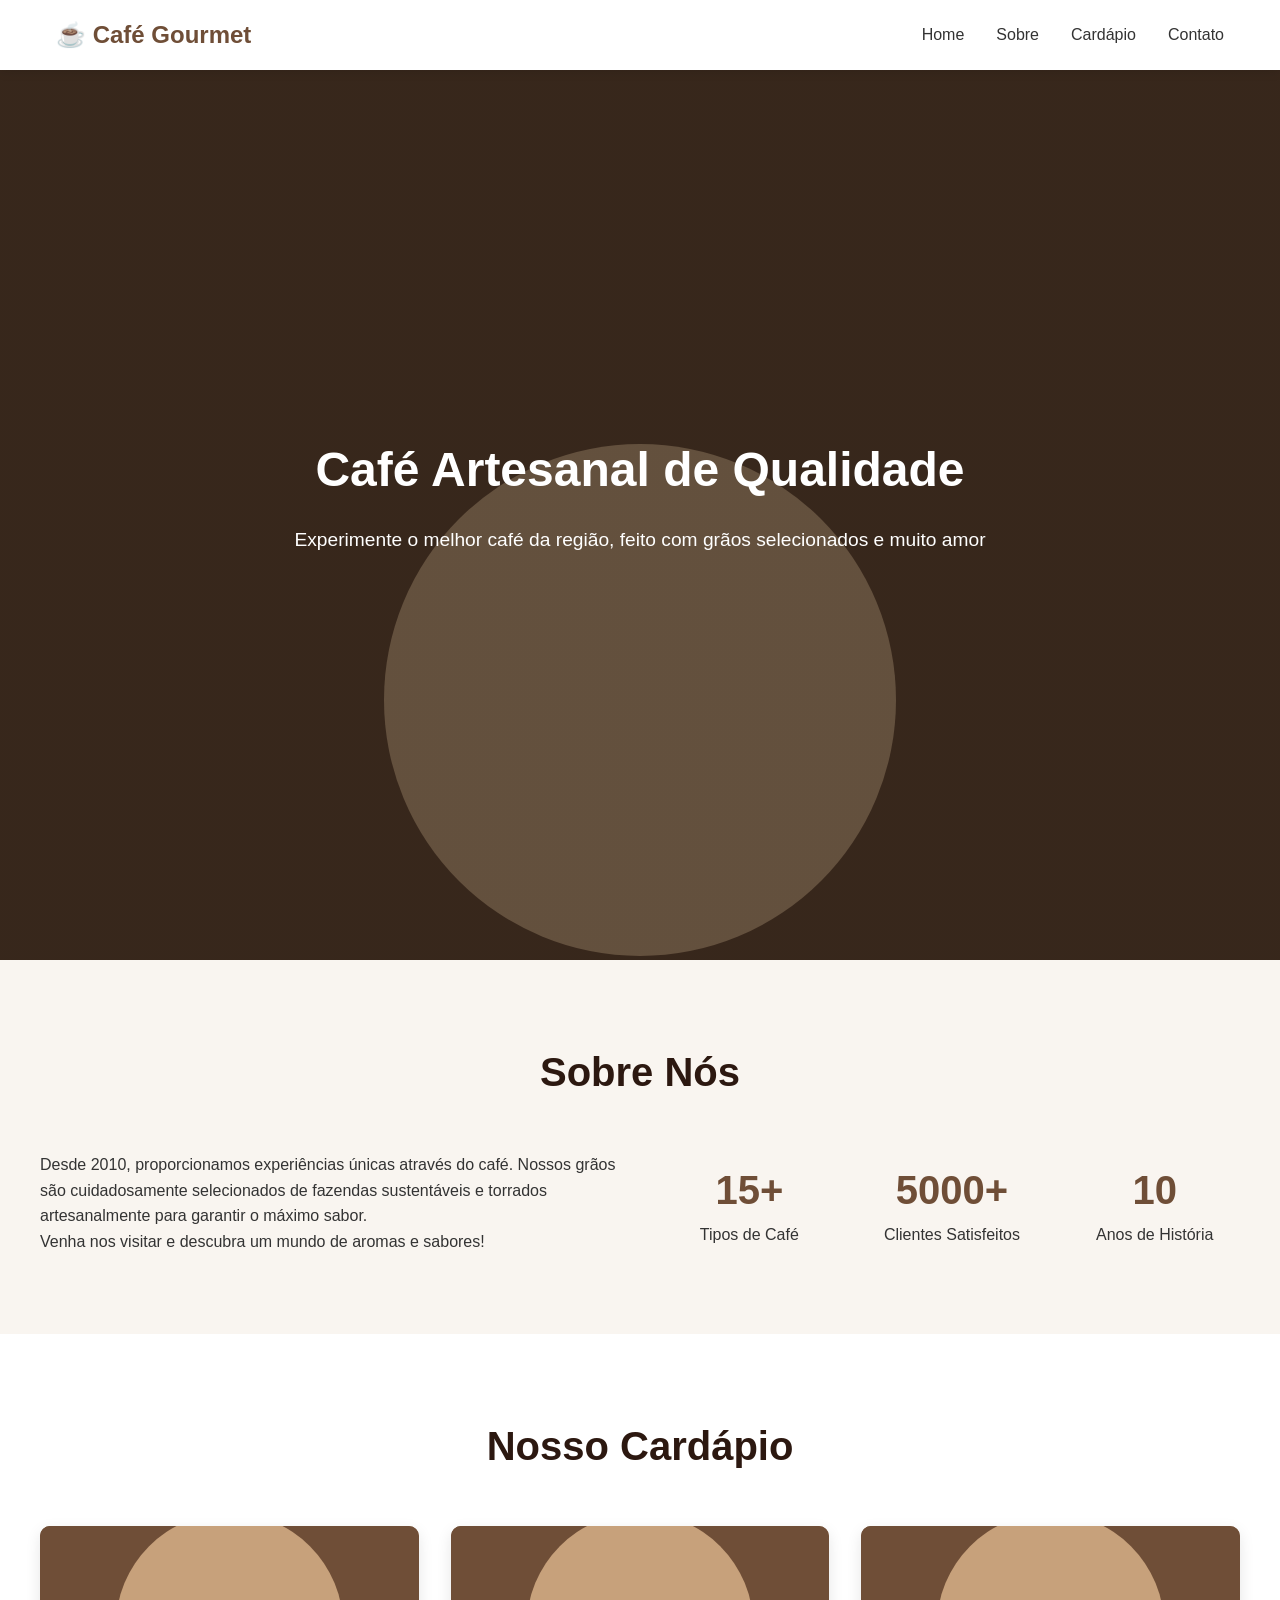
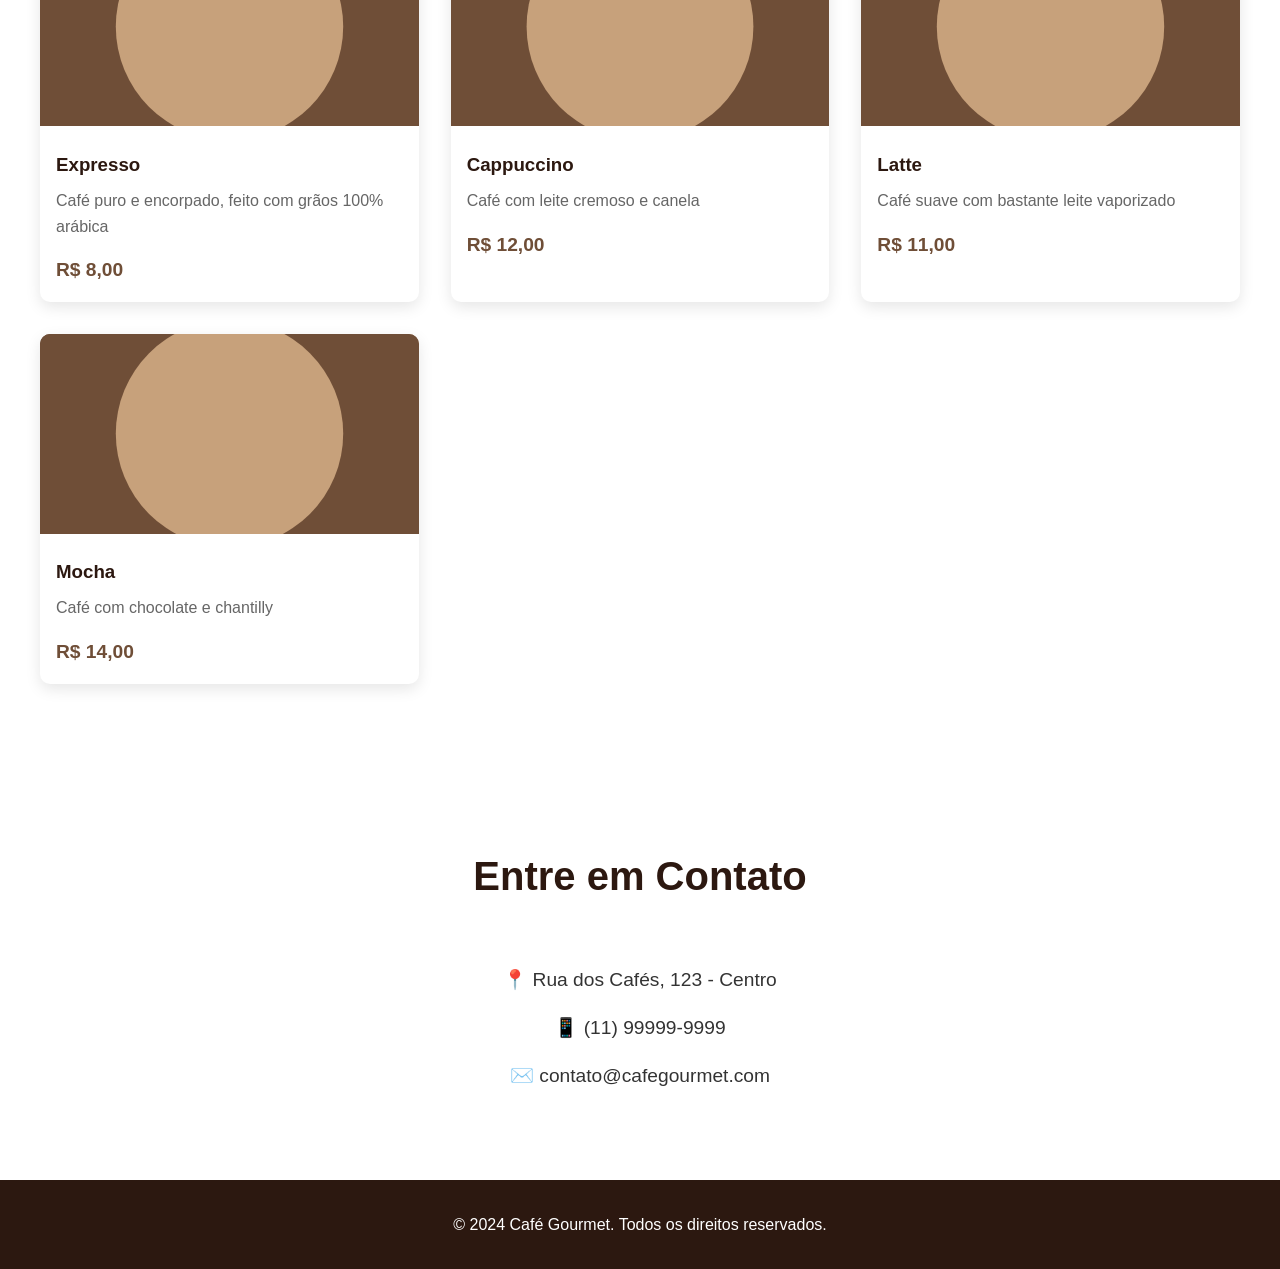
==== index.html @ 4eca64f7 "Add files via upload" ====
<!DOCTYPE html>
<html lang="pt-BR">
<head>
    <meta charset="UTF-8">
    <meta name="viewport" content="width=device-width, initial-scale=1.0">
    <title>Café Gourmet - PWA</title>
    
    <!-- Meta tags para PWA -->
    <meta name="theme-color" content="#6f4e37">
    <meta name="apple-mobile-web-app-capable" content="yes">
    <meta name="apple-mobile-web-app-status-bar-style" content="black">
    <meta name="apple-mobile-web-app-title" content="Café Gourmet">
    
    <!-- Link para manifest -->
    <link rel="manifest" href="manifest.json">
    
    <!-- Ícones para iOS -->
    <link rel="apple-touch-icon" href="icons/icon-152x152.png">
    
    <!-- CSS -->
    <link rel="stylesheet" href="style.css">
</head>
<body>
    <!-- Header -->
    <header class="header">
        <nav class="nav-container">
            <div class="logo">☕ Café Gourmet</div>
            <ul class="nav-menu">
                <li><a href="#home">Home</a></li>
                <li><a href="#sobre">Sobre</a></li>
                <li><a href="#cardapio">Cardápio</a></li>
                <li><a href="#contato">Contato</a></li>
            </ul>
            <div class="hamburger">☰</div>
        </nav>
    </header>

    <!-- Hero Section -->
    <section id="home" class="hero">
        <div class="hero-content">
            <h1>Café Artesanal de Qualidade</h1>
            <p>Experimente o melhor café da região, feito com grãos selecionados e muito amor</p>
            <button class="cta-button" id="installBtn" style="display: none;">Instalar App</button>
        </div>
    </section>

    <!-- Sobre Section -->
    <section id="sobre" class="sobre">
        <div class="container">
            <h2>Sobre Nós</h2>
            <div class="sobre-content">
                <div class="sobre-texto">
                    <p>Desde 2010, proporcionamos experiências únicas através do café. Nossos grãos são cuidadosamente selecionados de fazendas sustentáveis e torrados artesanalmente para garantir o máximo sabor.</p>
                    <p>Venha nos visitar e descubra um mundo de aromas e sabores!</p>
                </div>
                <div class="stats">
                    <div class="stat-item">
                        <span class="stat-number">15+</span>
                        <span>Tipos de Café</span>
                    </div>
                    <div class="stat-item">
                        <span class="stat-number">5000+</span>
                        <span>Clientes Satisfeitos</span>
                    </div>
                    <div class="stat-item">
                        <span class="stat-number">10</span>
                        <span>Anos de História</span>
                    </div>
                </div>
            </div>
        </div>
    </section>

    <!-- Cardápio Section -->
    <section id="cardapio" class="cardapio">
        <div class="container">
            <h2>Nosso Cardápio</h2>
            <div class="cardapio-grid" id="cardapioGrid">
                <!-- Itens serão carregados via JavaScript -->
            </div>
        </div>
    </section>

    <!-- Status Online/Offline -->
    <div class="status-bar" id="statusBar">Você está offline - Modo de visualização</div>

    <!-- Contato Section -->
    <section id="contato" class="contato">
        <div class="container">
            <h2>Entre em Contato</h2>
            <div class="contato-info">
                <p>📍 Rua dos Cafés, 123 - Centro</p>
                <p>📱 (11) 99999-9999</p>
                <p>✉️ contato@cafegourmet.com</p>
            </div>
        </div>
    </section>

    <!-- Footer -->
    <footer class="footer">
        <p>&copy; 2024 Café Gourmet. Todos os direitos reservados.</p>
    </footer>

    <!-- Scripts -->
    <script src="script.js"></script>
</body>
</html>
---- style.css ----
/* Reset e Variáveis */
:root {
    --primary-color: #6f4e37;
    --secondary-color: #c7a17b;
    --dark-color: #2c1810;
    --light-color: #f9f5f0;
    --text-color: #333;
}

* {
    margin: 0;
    padding: 0;
    box-sizing: border-box;
}

body {
    font-family: 'Segoe UI', Tahoma, Geneva, Verdana, sans-serif;
    line-height: 1.6;
    color: var(--text-color);
}

/* Header */
.header {
    background: white;
    box-shadow: 0 2px 10px rgba(0,0,0,0.1);
    position: fixed;
    width: 100%;
    top: 0;
    z-index: 1000;
}

.nav-container {
    max-width: 1200px;
    margin: 0 auto;
    padding: 1rem;
    display: flex;
    justify-content: space-between;
    align-items: center;
}

.logo {
    font-size: 1.5rem;
    font-weight: bold;
    color: var(--primary-color);
}

.nav-menu {
    display: flex;
    list-style: none;
    gap: 2rem;
}

.nav-menu a {
    text-decoration: none;
    color: var(--text-color);
    font-weight: 500;
    transition: color 0.3s;
}

.nav-menu a:hover {
    color: var(--primary-color);
}

.hamburger {
    display: none;
    font-size: 1.5rem;
    cursor: pointer;
}

/* Hero Section */
.hero {
    background: linear-gradient(rgba(0,0,0,0.5), rgba(0,0,0,0.5)), 
                url('data:image/svg+xml,<svg xmlns="http://www.w3.org/2000/svg" width="100" height="100" viewBox="0 0 100 100"><rect width="100" height="100" fill="%236f4e37"/><circle cx="50" cy="50" r="20" fill="%23c7a17b"/></svg>');
    background-size: cover;
    height: 100vh;
    display: flex;
    align-items: center;
    justify-content: center;
    text-align: center;
    color: white;
    padding: 2rem;
    margin-top: 60px;
}

.hero-content h1 {
    font-size: 3rem;
    margin-bottom: 1rem;
    animation: fadeInUp 1s ease;
}

.hero-content p {
    font-size: 1.2rem;
    margin-bottom: 2rem;
    animation: fadeInUp 1s ease 0.2s both;
}

.cta-button {
    background: var(--primary-color);
    color: white;
    border: none;
    padding: 1rem 2rem;
    font-size: 1.1rem;
    border-radius: 50px;
    cursor: pointer;
    transition: transform 0.3s, background 0.3s;
}

.cta-button:hover {
    background: var(--secondary-color);
    transform: translateY(-2px);
}

/* Seções */
section {
    padding: 5rem 2rem;
}

.container {
    max-width: 1200px;
    margin: 0 auto;
}

h2 {
    text-align: center;
    font-size: 2.5rem;
    margin-bottom: 3rem;
    color: var(--dark-color);
}

/* Sobre Section */
.sobre {
    background: var(--light-color);
}

.sobre-content {
    display: grid;
    grid-template-columns: 1fr 1fr;
    gap: 3rem;
    align-items: center;
}

.stats {
    display: grid;
    grid-template-columns: repeat(3, 1fr);
    gap: 2rem;
    text-align: center;
}

.stat-item {
    display: flex;
    flex-direction: column;
}

.stat-number {
    font-size: 2.5rem;
    font-weight: bold;
    color: var(--primary-color);
}

/* Cardápio Grid */
.cardapio-grid {
    display: grid;
    grid-template-columns: repeat(auto-fit, minmax(280px, 1fr));
    gap: 2rem;
}

.cardapio-item {
    background: white;
    border-radius: 10px;
    overflow: hidden;
    box-shadow: 0 5px 15px rgba(0,0,0,0.1);
    transition: transform 0.3s;
}

.cardapio-item:hover {
    transform: translateY(-5px);
}

.cardapio-item img {
    width: 100%;
    height: 200px;
    object-fit: cover;
    background: linear-gradient(135deg, var(--primary-color), var(--secondary-color));
}

.cardapio-item h3 {
    padding: 1rem 1rem 0.5rem;
    color: var(--dark-color);
}

.cardapio-item p {
    padding: 0 1rem;
    color: #666;
}

.cardapio-item .preco {
    display: block;
    padding: 1rem;
    font-weight: bold;
    color: var(--primary-color);
    font-size: 1.2rem;
}

/* Status Bar */
.status-bar {
    position: fixed;
    bottom: 20px;
    right: 20px;
    background: #ff4444;
    color: white;
    padding: 0.5rem 1rem;
    border-radius: 50px;
    font-size: 0.9rem;
    display: none;
    z-index: 1000;
    animation: slideIn 0.3s ease;
}

.status-bar.online {
    background: #00C851;
}

/* Contato Section */
.contato-info {
    text-align: center;
    font-size: 1.2rem;
    line-height: 2.5;
}

/* Footer */
.footer {
    background: var(--dark-color);
    color: white;
    text-align: center;
    padding: 2rem;
}

/* Animações */
@keyframes fadeInUp {
    from {
        opacity: 0;
        transform: translateY(30px);
    }
    to {
        opacity: 1;
        transform: translateY(0);
    }
}

@keyframes slideIn {
    from {
        transform: translateX(100%);
    }
    to {
        transform: translateX(0);
    }
}

/* Responsividade */
@media (max-width: 768px) {
    .hamburger {
        display: block;
    }

    .nav-menu {
        display: none;
        position: absolute;
        top: 100%;
        left: 0;
        width: 100%;
        background: white;
        flex-direction: column;
        padding: 1rem;
        box-shadow: 0 2px 10px rgba(0,0,0,0.1);
    }

    .nav-menu.active {
        display: flex;
    }

    .hero-content h1 {
        font-size: 2rem;
    }

    .sobre-content {
        grid-template-columns: 1fr;
    }

    .stats {
        grid-template-columns: 1fr;
    }

    section {
        padding: 3rem 1rem;
    }
}
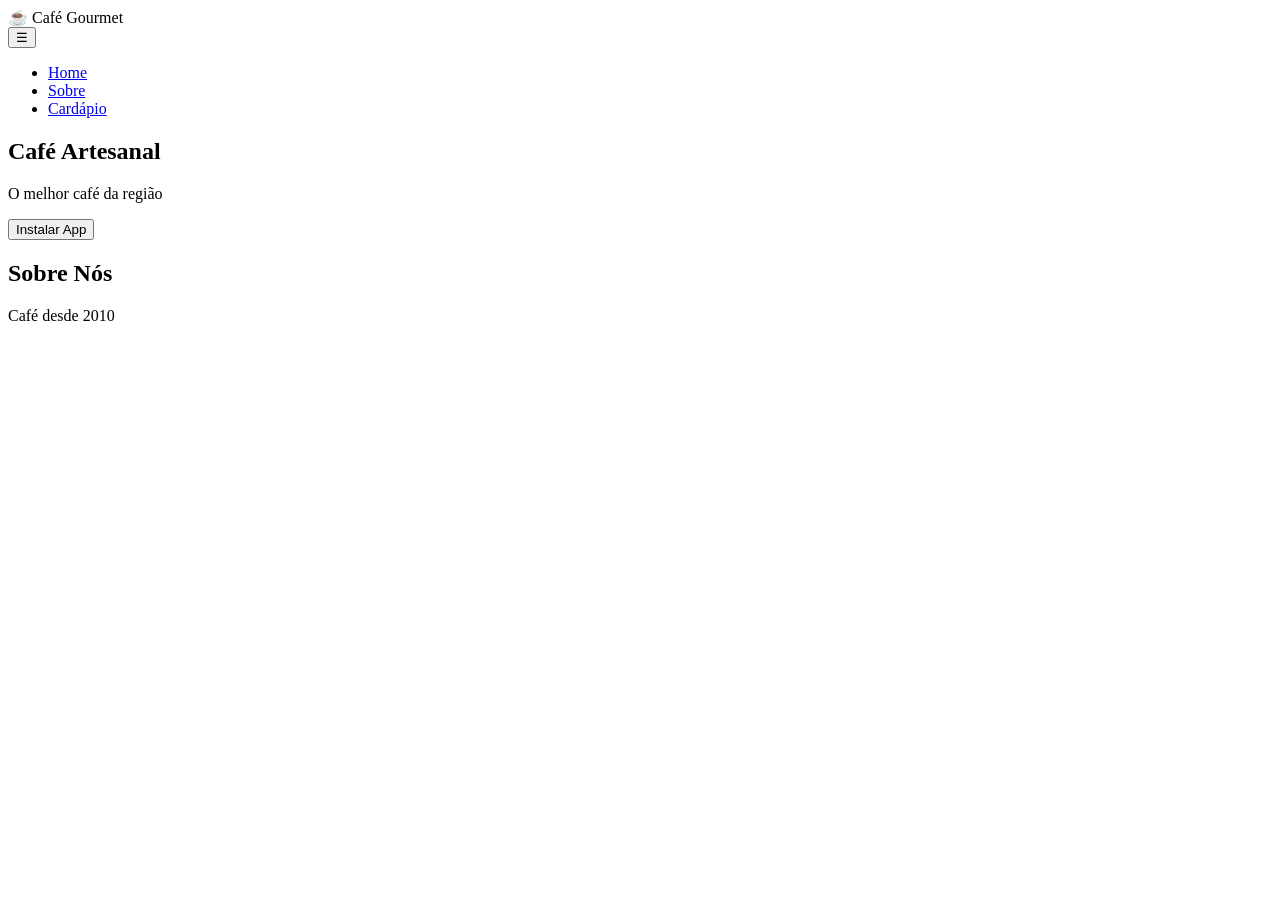
==== commit 421e6eac: "Refactor HTML structure and update meta tags" ====
--- a/index.html
+++ b/index.html
@@ -5,103 +5,61 @@
     <meta name="viewport" content="width=device-width, initial-scale=1.0">
     <title>Café Gourmet - PWA</title>
     
-    <!-- Meta tags para PWA -->
+    <!-- Meta tags PWA -->
     <meta name="theme-color" content="#6f4e37">
+    <meta name="mobile-web-app-capable" content="yes">
     <meta name="apple-mobile-web-app-capable" content="yes">
-    <meta name="apple-mobile-web-app-status-bar-style" content="black">
-    <meta name="apple-mobile-web-app-title" content="Café Gourmet">
     
-    <!-- Link para manifest -->
+    <!-- Manifest -->
     <link rel="manifest" href="manifest.json">
     
-    <!-- Ícones para iOS -->
-    <link rel="apple-touch-icon" href="icons/icon-152x152.png">
+    <!-- CSS externo -->
+    <link rel="stylesheet" href="css/style.css">
     
-    <!-- CSS -->
-    <link rel="stylesheet" href="style.css">
+    <!-- Favicon -->
+    <link rel="icon" type="image/png" href="icons/favicon.png">
 </head>
 <body>
-    <!-- Header -->
     <header class="header">
         <nav class="nav-container">
             <div class="logo">☕ Café Gourmet</div>
+            <button class="hamburger">☰</button>
             <ul class="nav-menu">
                 <li><a href="#home">Home</a></li>
                 <li><a href="#sobre">Sobre</a></li>
                 <li><a href="#cardapio">Cardápio</a></li>
-                <li><a href="#contato">Contato</a></li>
             </ul>
-            <div class="hamburger">☰</div>
         </nav>
     </header>
 
-    <!-- Hero Section -->
-    <section id="home" class="hero">
-        <div class="hero-content">
-            <h1>Café Artesanal de Qualidade</h1>
-            <p>Experimente o melhor café da região, feito com grãos selecionados e muito amor</p>
-            <button class="cta-button" id="installBtn" style="display: none;">Instalar App</button>
-        </div>
-    </section>
+    <main>
+        <section id="home" class="hero">
+            <h1>Café Artesanal</h1>
+            <p>O melhor café da região</p>
+            <button class="btn-install" id="installBtn">Instalar App</button>
+        </section>
 
-    <!-- Sobre Section -->
-    <section id="sobre" class="sobre">
-        <div class="container">
-            <h2>Sobre Nós</h2>
-            <div class="sobre-content">
-                <div class="sobre-texto">
-                    <p>Desde 2010, proporcionamos experiências únicas através do café. Nossos grãos são cuidadosamente selecionados de fazendas sustentáveis e torrados artesanalmente para garantir o máximo sabor.</p>
-                    <p>Venha nos visitar e descubra um mundo de aromas e sabores!</p>
-                </div>
-                <div class="stats">
-                    <div class="stat-item">
-                        <span class="stat-number">15+</span>
-                        <span>Tipos de Café</span>
-                    </div>
-                    <div class="stat-item">
-                        <span class="stat-number">5000+</span>
-                        <span>Clientes Satisfeitos</span>
-                    </div>
-                    <div class="stat-item">
-                        <span class="stat-number">10</span>
-                        <span>Anos de História</span>
-                    </div>
-                </div>
+        <section id="sobre" class="sobre">
+            <div class="container">
+                <h2>Sobre Nós</h2>
+                <p>Café desde 2010</p>
             </div>
-        </div>
-    </section>
+        </section>
+    </main>
 
-    <!-- Cardápio Section -->
-    <section id="cardapio" class="cardapio">
-        <div class="container">
-            <h2>Nosso Cardápio</h2>
-            <div class="cardapio-grid" id="cardapioGrid">
-                <!-- Itens serão carregados via JavaScript -->
-            </div>
-        </div>
-    </section>
-
-    <!-- Status Online/Offline -->
-    <div class="status-bar" id="statusBar">Você está offline - Modo de visualização</div>
-
-    <!-- Contato Section -->
-    <section id="contato" class="contato">
-        <div class="container">
-            <h2>Entre em Contato</h2>
-            <div class="contato-info">
-                <p>📍 Rua dos Cafés, 123 - Centro</p>
-                <p>📱 (11) 99999-9999</p>
-                <p>✉️ contato@cafegourmet.com</p>
-            </div>
-        </div>
-    </section>
-
-    <!-- Footer -->
-    <footer class="footer">
-        <p>&copy; 2024 Café Gourmet. Todos os direitos reservados.</p>
-    </footer>
-
-    <!-- Scripts -->
-    <script src="script.js"></script>
+    <!-- Scripts externos -->
+    <script src="js/app.js"></script>
+    <script src="js/install.js"></script>
+    
+    <!-- Service Worker Registration -->
+    <script>
+        if ('serviceWorker' in navigator) {
+            window.addEventListener('load', () => {
+                navigator.serviceWorker.register('sw.js')
+                    .then(reg => console.log('SW registrado'))
+                    .catch(err => console.log('SW erro:', err));
+            });
+        }
+    </script>
 </body>
-</html>+</html>
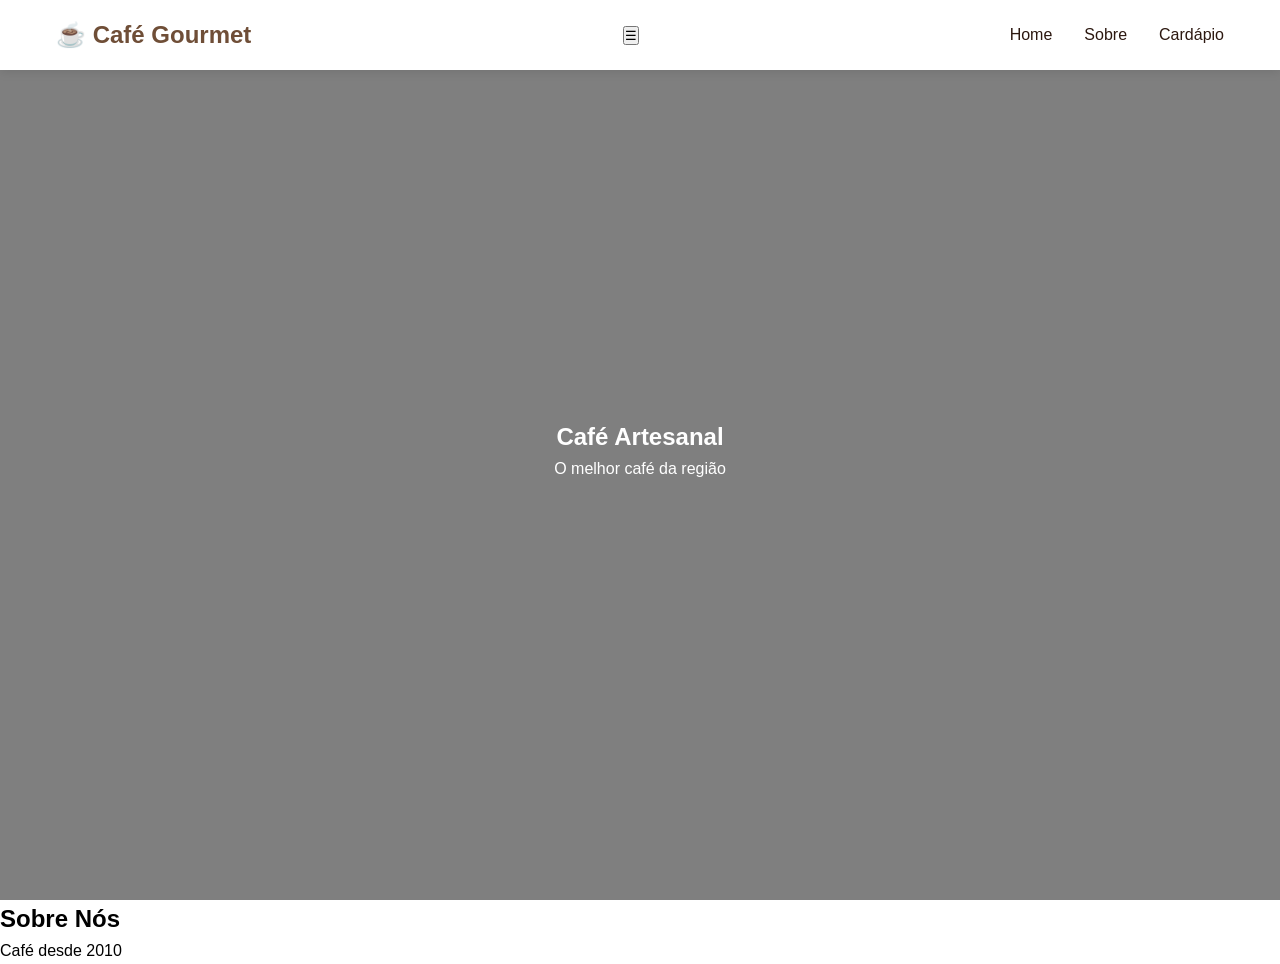
==== commit c8b32ab2: "Add files via upload" ====
--- a/index.html
+++ b/index.html
@@ -1,24 +1,26 @@
 <!DOCTYPE html>
 <html lang="pt-BR">
+
 <head>
     <meta charset="UTF-8">
     <meta name="viewport" content="width=device-width, initial-scale=1.0">
     <title>Café Gourmet - PWA</title>
-    
+
     <!-- Meta tags PWA -->
     <meta name="theme-color" content="#6f4e37">
     <meta name="mobile-web-app-capable" content="yes">
     <meta name="apple-mobile-web-app-capable" content="yes">
-    
+
     <!-- Manifest -->
     <link rel="manifest" href="manifest.json">
-    
+
     <!-- CSS externo -->
-    <link rel="stylesheet" href="css/style.css">
-    
+    <link rel="stylesheet" href="./css/style.css">
+
     <!-- Favicon -->
-    <link rel="icon" type="image/png" href="icons/favicon.png">
+    <link rel="icon" type="image/png" href="./icons/favicon.png">
 </head>
+
 <body>
     <header class="header">
         <nav class="nav-container">
@@ -48,18 +50,19 @@
     </main>
 
     <!-- Scripts externos -->
-    <script src="js/app.js"></script>
-    <script src="js/install.js"></script>
-    
+    <script src="./js/script.js"></script>
+    <script src="./js/install.js"></script>
+
     <!-- Service Worker Registration -->
     <script>
         if ('serviceWorker' in navigator) {
             window.addEventListener('load', () => {
-                navigator.serviceWorker.register('sw.js')
+                navigator.serviceWorker.register('./sw.js')
                     .then(reg => console.log('SW registrado'))
                     .catch(err => console.log('SW erro:', err));
             });
         }
     </script>
 </body>
-</html>
+
+</html>
--- a/css/style.css
+++ b/css/style.css
@@ -0,0 +1,104 @@
+:root {
+    --primary: #6f4e37;
+    --secondary: #c7a17b;
+    --dark: #2c1810;
+}
+
+* {
+    margin: 0;
+    padding: 0;
+    box-sizing: border-box;
+}
+
+body {
+    font-family: 'Segoe UI', sans-serif;
+    line-height: 1.6;
+}
+
+.header {
+    background: white;
+    box-shadow: 0 2px 10px rgba(0,0,0,0.1);
+    position: fixed;
+    width: 100%;
+    top: 0;
+    z-index: 1000;
+}
+
+.nav-container {
+    max-width: 1200px;
+    margin: 0 auto;
+    padding: 1rem;
+    display: flex;
+    justify-content: space-between;
+    align-items: center;
+}
+
+.logo {
+    font-size: 1.5rem;
+    color: var(--primary);
+    font-weight: bold;
+}
+
+.nav-menu {
+    display: flex;
+    list-style: none;
+    gap: 2rem;
+}
+
+.nav-menu a {
+    text-decoration: none;
+    color: var(--dark);
+}
+
+.hero {
+    height: 100vh;
+    background: linear-gradient(rgba(0,0,0,0.5), rgba(0,0,0,0.5)), url('../images/hero-bg.jpg');
+    background-size: cover;
+    display: flex;
+    flex-direction: column;
+    justify-content: center;
+    align-items: center;
+    color: white;
+    text-align: center;
+}
+
+.btn-install {
+    background: var(--primary);
+    color: white;
+    border: none;
+    padding: 1rem 2rem;
+    border-radius: 50px;
+    font-size: 1.1rem;
+    cursor: pointer;
+    margin-top: 2rem;
+    display: none;
+}
+
+.btn-install:hover {
+    background: var(--secondary);
+}
+
+@media (max-width: 768px) {
+    .nav-menu {
+        display: none;
+        position: absolute;
+        top: 100%;
+        left: 0;
+        width: 100%;
+        background: white;
+        flex-direction: column;
+        padding: 1rem;
+    }
+    
+    .nav-menu.active {
+        display: flex;
+    }
+    
+    .hamburger {
+        display: block;
+        background: none;
+        border: none;
+        font-size: 1.5rem;
+        cursor: pointer;
+    }
+}
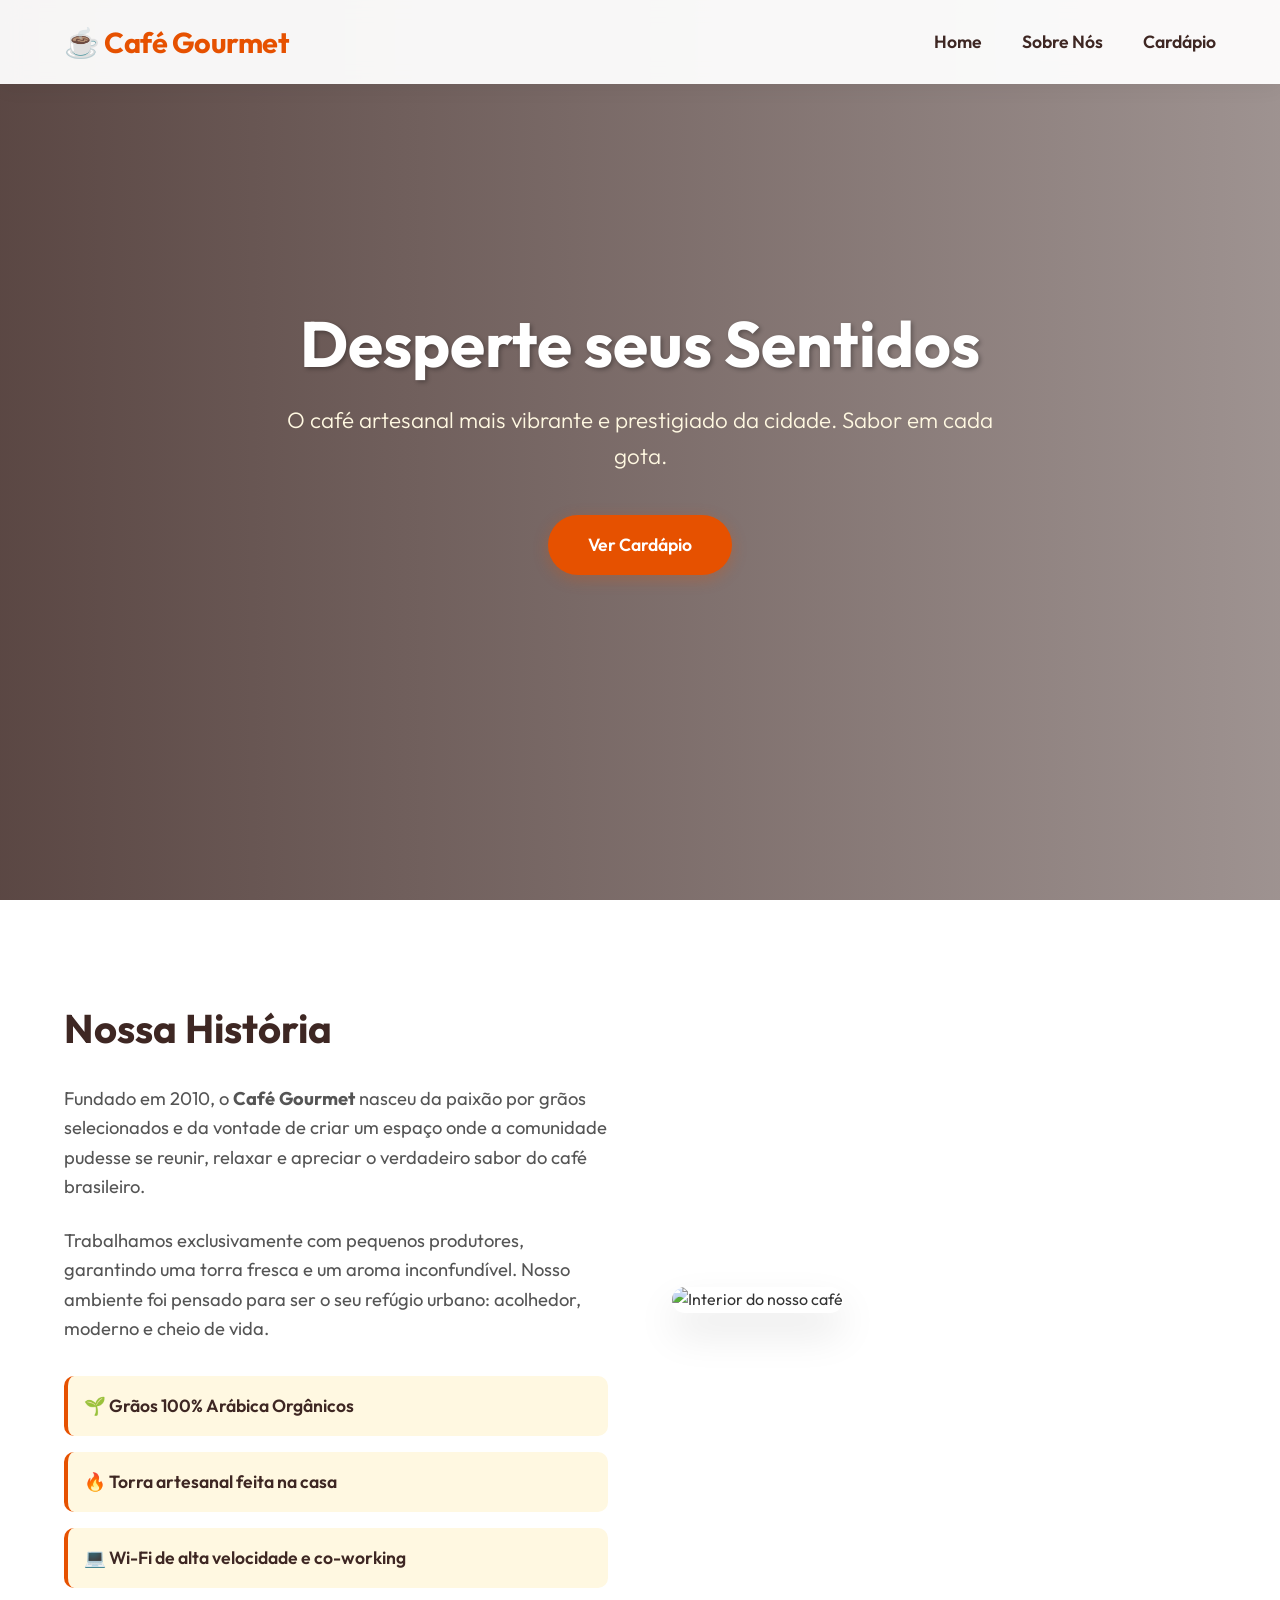
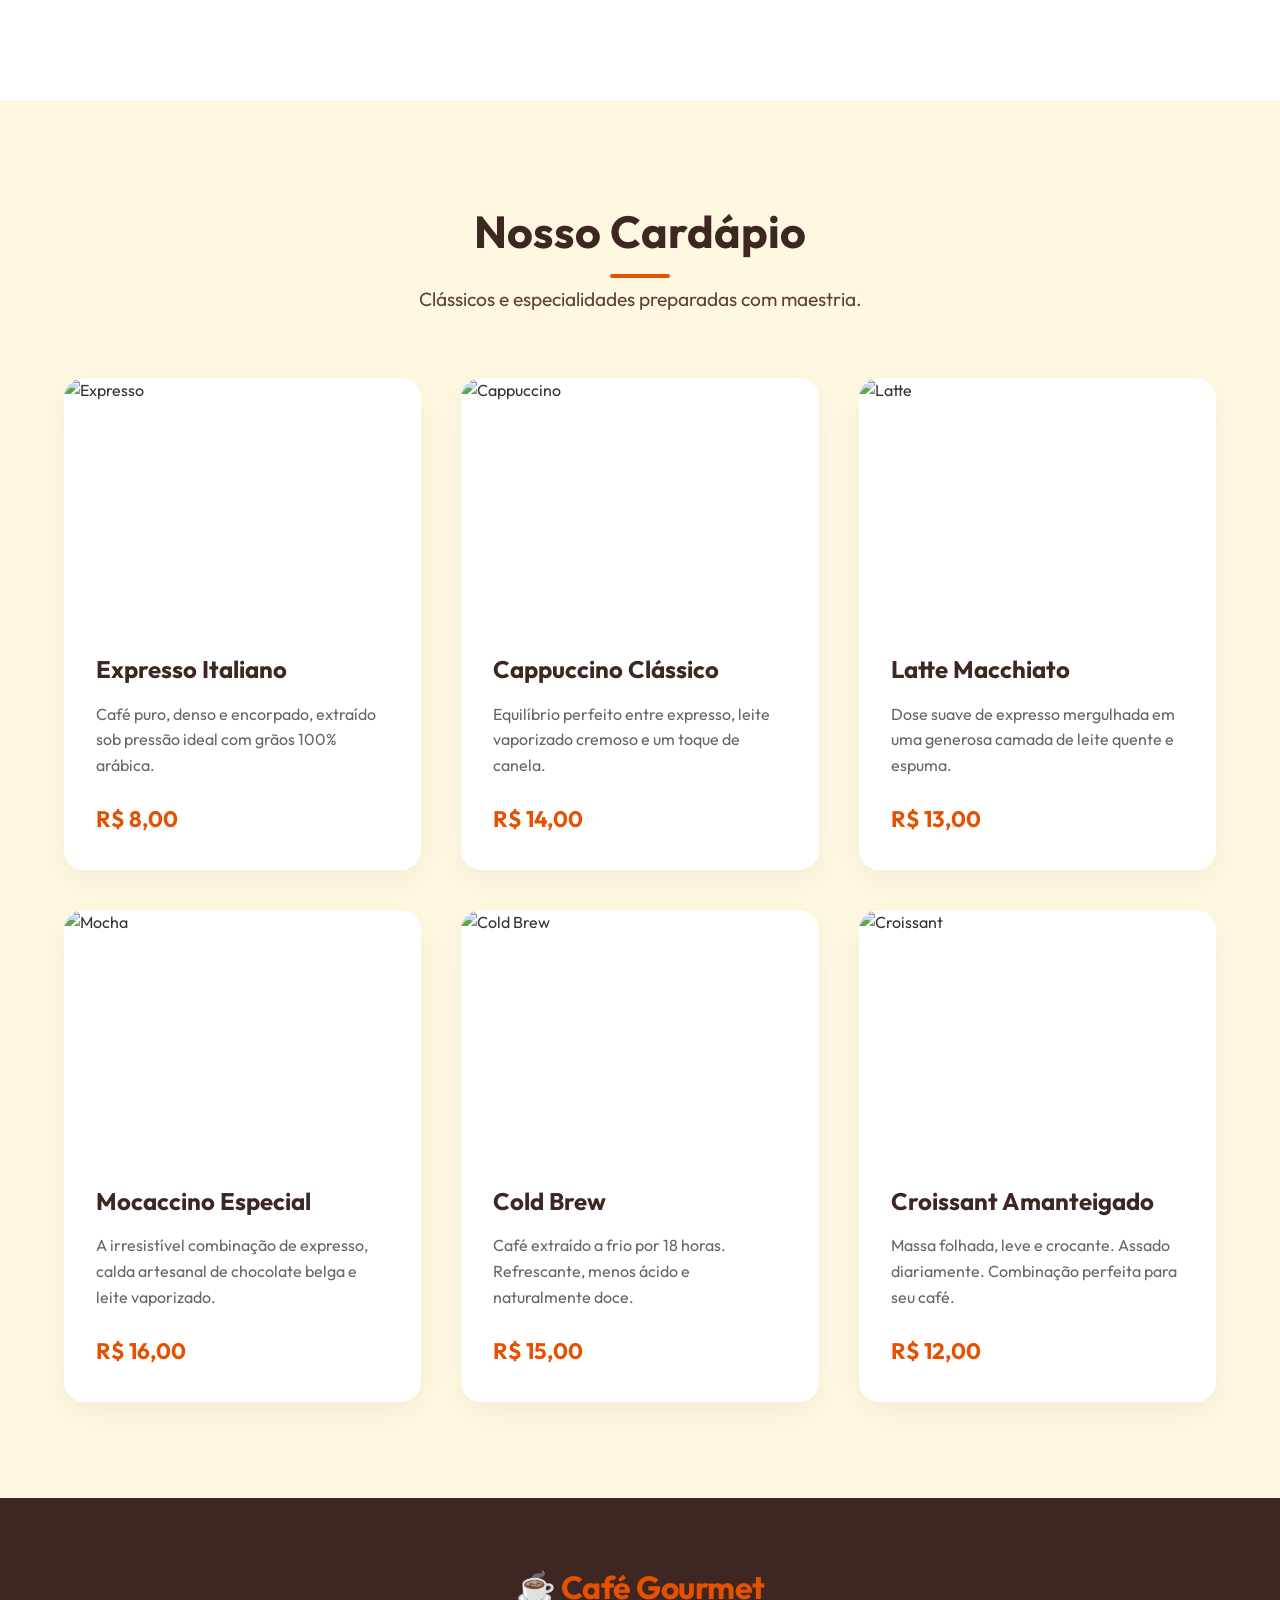
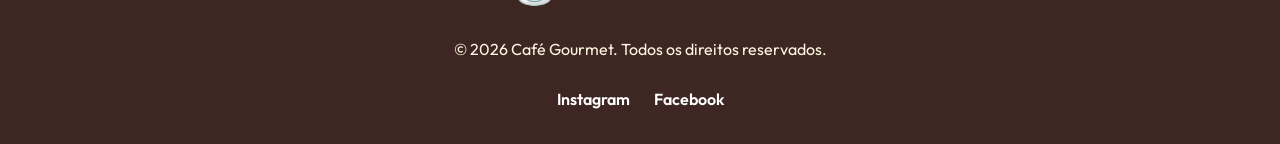
==== commit 649e5671: "Add files via upload" ====
--- a/index.html
+++ b/index.html
@@ -7,7 +7,7 @@
     <title>Café Gourmet - PWA</title>
 
     <!-- Meta tags PWA -->
-    <meta name="theme-color" content="#6f4e37">
+    <meta name="theme-color" content="#E65100">
     <meta name="mobile-web-app-capable" content="yes">
     <meta name="apple-mobile-web-app-capable" content="yes">
 
@@ -19,16 +19,21 @@
 
     <!-- Favicon -->
     <link rel="icon" type="image/png" href="./icons/favicon.png">
+
+    <!-- Google Fonts -->
+    <link href="https://fonts.googleapis.com/css2?family=Outfit:wght@300;400;600;700&display=swap" rel="stylesheet">
 </head>
 
 <body>
+    <div id="statusBar" class="status-bar" style="display: none;"></div>
+
     <header class="header">
         <nav class="nav-container">
             <div class="logo">☕ Café Gourmet</div>
             <button class="hamburger">☰</button>
             <ul class="nav-menu">
                 <li><a href="#home">Home</a></li>
-                <li><a href="#sobre">Sobre</a></li>
+                <li><a href="#sobre">Sobre Nós</a></li>
                 <li><a href="#cardapio">Cardápio</a></li>
             </ul>
         </nav>
@@ -36,18 +41,117 @@
 
     <main>
         <section id="home" class="hero">
-            <h1>Café Artesanal</h1>
-            <p>O melhor café da região</p>
-            <button class="btn-install" id="installBtn">Instalar App</button>
+            <div class="hero-content">
+                <h1>Desperte seus Sentidos</h1>
+                <p>O café artesanal mais vibrante e prestigiado da cidade. Sabor em cada gota.</p>
+                <div class="hero-buttons">
+                    <a href="#cardapio" class="btn-primary">Ver Cardápio</a>
+                    <button class="btn-install" id="installBtn">Instalar App</button>
+                </div>
+            </div>
         </section>
 
         <section id="sobre" class="sobre">
+            <div class="container sobre-grid">
+                <div class="sobre-text">
+                    <h2>Nossa História</h2>
+                    <p>Fundado em 2010, o <strong>Café Gourmet</strong> nasceu da paixão por grãos selecionados e da
+                        vontade de criar um espaço onde a comunidade pudesse se reunir, relaxar e apreciar o verdadeiro
+                        sabor do café brasileiro.</p>
+                    <p>Trabalhamos exclusivamente com pequenos produtores, garantindo uma torra fresca e um aroma
+                        inconfundível. Nosso ambiente foi pensado para ser o seu refúgio urbano: acolhedor, moderno e
+                        cheio de vida.</p>
+                    <ul class="sobre-features">
+                        <li>🌱 Grãos 100% Arábica Orgânicos</li>
+                        <li>🔥 Torra artesanal feita na casa</li>
+                        <li>💻 Wi-Fi de alta velocidade e co-working</li>
+                    </ul>
+                </div>
+                <div class="sobre-image">
+                    <img src="https://images.unsplash.com/photo-1554118811-1e0d58224f24?auto=format&fit=crop&q=80&w=800"
+                        alt="Interior do nosso café">
+                </div>
+            </div>
+        </section>
+
+        <section id="cardapio" class="cardapio">
             <div class="container">
-                <h2>Sobre Nós</h2>
-                <p>Café desde 2010</p>
+                <div class="section-header">
+                    <h2>Nosso Cardápio</h2>
+                    <p>Clássicos e especialidades preparadas com maestria.</p>
+                </div>
+                <div id="cardapioGrid" class="cardapio-grid">
+                    <div class="cardapio-card">
+                        <img src="https://images.unsplash.com/photo-1610889556528-9a770e32642f?auto=format&fit=crop&q=80&w=400"
+                            alt="Expresso">
+                        <div class="cardapio-card-content">
+                            <h3>Expresso Italiano</h3>
+                            <p>Café puro, denso e encorpado, extraído sob pressão ideal com grãos 100% arábica.</p>
+                            <span class="preco">R$ 8,00</span>
+                        </div>
+                    </div>
+                    <div class="cardapio-card">
+                        <img src="https://images.unsplash.com/photo-1572442388796-11668a67e53d?auto=format&fit=crop&q=80&w=400"
+                            alt="Cappuccino">
+                        <div class="cardapio-card-content">
+                            <h3>Cappuccino Clássico</h3>
+                            <p>Equilíbrio perfeito entre expresso, leite vaporizado cremoso e um toque de canela.</p>
+                            <span class="preco">R$ 14,00</span>
+                        </div>
+                    </div>
+                    <div class="cardapio-card">
+                        <img src="https://images.unsplash.com/photo-1558401391-7899b4bd5bbf?auto=format&fit=crop&q=80&w=400"
+                            alt="Latte">
+                        <div class="cardapio-card-content">
+                            <h3>Latte Macchiato</h3>
+                            <p>Dose suave de expresso mergulhada em uma generosa camada de leite quente e espuma.</p>
+                            <span class="preco">R$ 13,00</span>
+                        </div>
+                    </div>
+                    <div class="cardapio-card">
+                        <img src="https://images.unsplash.com/photo-1576223611894-0de2e584fdf5?auto=format&fit=crop&q=80&w=400"
+                            alt="Mocha">
+                        <div class="cardapio-card-content">
+                            <h3>Mocaccino Especial</h3>
+                            <p>A irresistível combinação de expresso, calda artesanal de chocolate belga e leite
+                                vaporizado.</p>
+                            <span class="preco">R$ 16,00</span>
+                        </div>
+                    </div>
+                    <div class="cardapio-card">
+                        <img src="https://images.unsplash.com/photo-1514432324607-a09d9b4aefdd?auto=format&fit=crop&q=80&w=400"
+                            alt="Cold Brew">
+                        <div class="cardapio-card-content">
+                            <h3>Cold Brew</h3>
+                            <p>Café extraído a frio por 18 horas. Refrescante, menos ácido e naturalmente doce.</p>
+                            <span class="preco">R$ 15,00</span>
+                        </div>
+                    </div>
+                    <div class="cardapio-card">
+                        <img src="https://images.unsplash.com/photo-1626379616459-b1ff250269f8?auto=format&fit=crop&q=80&w=400"
+                            alt="Croissant">
+                        <div class="cardapio-card-content">
+                            <h3>Croissant Amanteigado</h3>
+                            <p>Massa folhada, leve e crocante. Assado diariamente. Combinação perfeita para seu café.
+                            </p>
+                            <span class="preco">R$ 12,00</span>
+                        </div>
+                    </div>
+                </div>
             </div>
         </section>
     </main>
+
+    <footer class="footer">
+        <div class="container footer-content">
+            <div class="logo footer-logo">☕ Café Gourmet</div>
+            <p>&copy; 2026 Café Gourmet. Todos os direitos reservados.</p>
+            <div class="social-links">
+                <a href="#">Instagram</a>
+                <a href="#">Facebook</a>
+            </div>
+        </div>
+    </footer>
 
     <!-- Scripts externos -->
     <script src="./js/script.js"></script>
--- a/css/style.css
+++ b/css/style.css
@@ -1,7 +1,17 @@
 :root {
-    --primary: #6f4e37;
-    --secondary: #c7a17b;
-    --dark: #2c1810;
+    --primary: #E65100;
+    /* Vivid Orange */
+    --primary-hover: #F57C00;
+    --secondary: #FFB300;
+    /* Vivid Amber */
+    --dark: #3E2723;
+    /* Espresso Dark */
+    --gray-dark: #5D4037;
+    --light: #FFF8E1;
+    /* Cream background */
+    --white: #FFFFFF;
+    --text: #333333;
+    --transition: 0.3s ease;
 }
 
 * {
@@ -11,71 +21,407 @@
 }
 
 body {
-    font-family: 'Segoe UI', sans-serif;
+    font-family: 'Outfit', 'Segoe UI', sans-serif;
     line-height: 1.6;
-}
-
+    color: var(--text);
+    background-color: var(--white);
+    overflow-x: hidden;
+}
+
+.container {
+    max-width: 1200px;
+    margin: 0 auto;
+    padding: 0 1.5rem;
+}
+
+/* Header */
 .header {
-    background: white;
-    box-shadow: 0 2px 10px rgba(0,0,0,0.1);
+    background: rgba(255, 255, 255, 0.95);
+    backdrop-filter: blur(10px);
+    box-shadow: 0 4px 20px rgba(0, 0, 0, 0.05);
     position: fixed;
     width: 100%;
     top: 0;
     z-index: 1000;
+    transition: var(--transition);
 }
 
 .nav-container {
     max-width: 1200px;
     margin: 0 auto;
-    padding: 1rem;
+    padding: 1.2rem 1.5rem;
     display: flex;
     justify-content: space-between;
     align-items: center;
 }
 
 .logo {
-    font-size: 1.5rem;
+    font-size: 1.8rem;
     color: var(--primary);
-    font-weight: bold;
+    font-weight: 700;
+    letter-spacing: -0.5px;
+    display: flex;
+    align-items: center;
+    gap: 0.5rem;
 }
 
 .nav-menu {
     display: flex;
     list-style: none;
-    gap: 2rem;
+    gap: 2.5rem;
 }
 
 .nav-menu a {
     text-decoration: none;
     color: var(--dark);
-}
-
+    font-weight: 600;
+    font-size: 1.1rem;
+    position: relative;
+    padding-bottom: 0.3rem;
+    transition: var(--transition);
+}
+
+.nav-menu a::after {
+    content: '';
+    position: absolute;
+    width: 0;
+    height: 3px;
+    bottom: 0;
+    left: 0;
+    background-color: var(--primary);
+    transition: width 0.3s ease;
+    border-radius: 2px;
+}
+
+.nav-menu a:hover {
+    color: var(--primary);
+}
+
+.nav-menu a:hover::after {
+    width: 100%;
+}
+
+.hamburger {
+    display: none;
+}
+
+/* Hero Section */
 .hero {
-    height: 100vh;
-    background: linear-gradient(rgba(0,0,0,0.5), rgba(0,0,0,0.5)), url('../images/hero-bg.jpg');
-    background-size: cover;
-    display: flex;
-    flex-direction: column;
+    min-height: 100vh;
+    background: linear-gradient(to right, rgba(62, 39, 35, 0.85), rgba(62, 39, 35, 0.5)), url('https://images.unsplash.com/photo-1497935586351-b67a49e012bf?auto=format&fit=crop&q=80&w=2000') center/cover no-repeat;
+    display: flex;
+    align-items: center;
+    color: var(--white);
+    padding-top: 80px;
+}
+
+.hero-content {
+    max-width: 800px;
+    padding: 0 2rem;
+    margin: 0 auto;
+    text-align: center;
+    animation: fadeIn 1s ease-out;
+}
+
+@keyframes fadeIn {
+    from {
+        opacity: 0;
+        transform: translateY(20px);
+    }
+
+    to {
+        opacity: 1;
+        transform: translateY(0);
+    }
+}
+
+.hero h1 {
+    font-size: 4rem;
+    font-weight: 700;
+    margin-bottom: 1.5rem;
+    line-height: 1.1;
+    color: var(--white);
+    text-shadow: 2px 2px 4px rgba(0, 0, 0, 0.3);
+}
+
+.hero p {
+    font-size: 1.4rem;
+    margin-bottom: 2.5rem;
+    color: var(--light);
+    font-weight: 300;
+}
+
+.hero-buttons {
+    display: flex;
+    gap: 1.5rem;
     justify-content: center;
-    align-items: center;
-    color: white;
-    text-align: center;
-}
-
-.btn-install {
+    flex-wrap: wrap;
+}
+
+.btn-primary {
+    display: inline-block;
     background: var(--primary);
-    color: white;
-    border: none;
-    padding: 1rem 2rem;
+    color: var(--white);
+    text-decoration: none;
+    padding: 1rem 2.5rem;
     border-radius: 50px;
     font-size: 1.1rem;
+    font-weight: 600;
+    transition: all 0.3s ease;
+    box-shadow: 0 4px 15px rgba(230, 81, 0, 0.3);
+}
+
+.btn-primary:hover {
+    background: var(--primary-hover);
+    transform: translateY(-3px);
+    box-shadow: 0 8px 25px rgba(230, 81, 0, 0.4);
+}
+
+.btn-install {
+    background: transparent;
+    border: 2px solid var(--white);
+    color: var(--white);
+    padding: 1rem 2.5rem;
+    border-radius: 50px;
+    font-size: 1.1rem;
+    font-weight: 600;
     cursor: pointer;
+    transition: all 0.3s ease;
+    display: none;
+}
+
+.btn-install:hover {
+    background: var(--white);
+    color: var(--dark);
+    transform: translateY(-3px);
+}
+
+/* Section styling */
+section {
+    padding: 6rem 0;
+}
+
+.section-header {
+    text-align: center;
+    margin-bottom: 4rem;
+}
+
+.section-header h2 {
+    font-size: 2.8rem;
+    color: var(--dark);
+    margin-bottom: 1rem;
+    position: relative;
+    display: inline-block;
+}
+
+.section-header h2::after {
+    content: '';
+    position: absolute;
+    width: 60px;
+    height: 4px;
+    background: var(--primary);
+    bottom: -10px;
+    left: 50%;
+    transform: translateX(-50%);
+    border-radius: 2px;
+}
+
+.section-header p {
+    font-size: 1.2rem;
+    color: var(--gray-dark);
+}
+
+/* Sobre Nós */
+.sobre {
+    background-color: var(--white);
+}
+
+.sobre-grid {
+    display: grid;
+    grid-template-columns: 1fr 1fr;
+    gap: 4rem;
+    align-items: center;
+}
+
+.sobre-text h2 {
+    font-size: 2.5rem;
+    color: var(--dark);
+    margin-bottom: 1.5rem;
+}
+
+.sobre-text p {
+    font-size: 1.15rem;
+    color: #555;
+    margin-bottom: 1.5rem;
+}
+
+.sobre-features {
+    list-style: none;
     margin-top: 2rem;
-    display: none;
-}
-
-.btn-install:hover {
-    background: var(--secondary);
+}
+
+.sobre-features li {
+    font-size: 1.1rem;
+    font-weight: 600;
+    color: var(--dark);
+    margin-bottom: 1rem;
+    display: flex;
+    align-items: center;
+    gap: 0.8rem;
+    padding: 1rem;
+    background: var(--light);
+    border-radius: 10px;
+    border-left: 4px solid var(--primary);
+    transition: transform 0.3s ease;
+}
+
+.sobre-features li:hover {
+    transform: translateX(10px);
+}
+
+.sobre-image img {
+    width: 100%;
+    border-radius: 20px;
+    box-shadow: 0 20px 40px rgba(0, 0, 0, 0.1);
+    transition: transform 0.5s ease;
+}
+
+.sobre-image:hover img {
+    transform: scale(1.02);
+}
+
+/* Cardápio */
+.cardapio {
+    background-color: var(--light);
+}
+
+.cardapio-grid {
+    display: grid;
+    grid-template-columns: repeat(auto-fit, minmax(320px, 1fr));
+    gap: 2.5rem;
+}
+
+.cardapio-card {
+    background: var(--white);
+    border-radius: 20px;
+    overflow: hidden;
+    box-shadow: 0 10px 30px rgba(0, 0, 0, 0.05);
+    transition: all 0.4s ease;
+    display: flex;
+    flex-direction: column;
+}
+
+.cardapio-card:hover {
+    transform: translateY(-10px);
+    box-shadow: 0 15px 40px rgba(0, 0, 0, 0.1);
+}
+
+.cardapio-card img {
+    width: 100%;
+    height: 240px;
+    object-fit: cover;
+    transition: transform 0.5s ease;
+}
+
+.cardapio-card:hover img {
+    transform: scale(1.05);
+}
+
+.cardapio-card-content {
+    padding: 2rem;
+    display: flex;
+    flex-direction: column;
+    flex-grow: 1;
+}
+
+.cardapio-card-content h3 {
+    font-size: 1.5rem;
+    color: var(--dark);
+    margin-bottom: 0.8rem;
+}
+
+.cardapio-card-content p {
+    color: #666;
+    margin-bottom: 1.5rem;
+    flex-grow: 1;
+}
+
+.preco {
+    font-size: 1.4rem;
+    font-weight: 700;
+    color: var(--primary);
+    display: block;
+    margin-top: auto;
+}
+
+/* Footer */
+.footer {
+    background: var(--dark);
+    color: var(--light);
+    padding: 4rem 0 2rem;
+}
+
+.footer-content {
+    display: flex;
+    flex-direction: column;
+    align-items: center;
+    gap: 1.5rem;
+    text-align: center;
+}
+
+.footer-logo {
+    color: var(--primary);
+    font-size: 2rem;
+}
+
+.social-links {
+    display: flex;
+    gap: 1.5rem;
+}
+
+.social-links a {
+    color: var(--white);
+    text-decoration: none;
+    font-weight: 600;
+    transition: color 0.3s;
+}
+
+.social-links a:hover {
+    color: var(--primary);
+}
+
+/* Status Bar */
+.status-bar {
+    position: fixed;
+    bottom: 20px;
+    left: 50%;
+    transform: translateX(-50%);
+    background: var(--dark);
+    color: white;
+    padding: 10px 20px;
+    border-radius: 30px;
+    z-index: 9999;
+    font-weight: 600;
+    box-shadow: 0 4px 15px rgba(0, 0, 0, 0.2);
+}
+
+.status-bar.online {
+    background: #4caf50;
+}
+
+/* Responsive */
+@media (max-width: 992px) {
+    .hero h1 {
+        font-size: 3rem;
+    }
+
+    .sobre-grid {
+        grid-template-columns: 1fr;
+    }
+
+    .sobre-image {
+        order: -1;
+    }
 }
 
 @media (max-width: 768px) {
@@ -85,20 +431,32 @@
         top: 100%;
         left: 0;
         width: 100%;
-        background: white;
+        background: var(--white);
         flex-direction: column;
-        padding: 1rem;
-    }
-    
+        padding: 2rem;
+        box-shadow: 0 10px 20px rgba(0, 0, 0, 0.05);
+        gap: 1.5rem;
+        text-align: center;
+    }
+
     .nav-menu.active {
         display: flex;
     }
-    
+
     .hamburger {
         display: block;
         background: none;
         border: none;
-        font-size: 1.5rem;
+        font-size: 1.8rem;
+        color: var(--dark);
         cursor: pointer;
     }
+
+    .hero h1 {
+        font-size: 2.5rem;
+    }
+
+    .hero p {
+        font-size: 1.1rem;
+    }
 }
